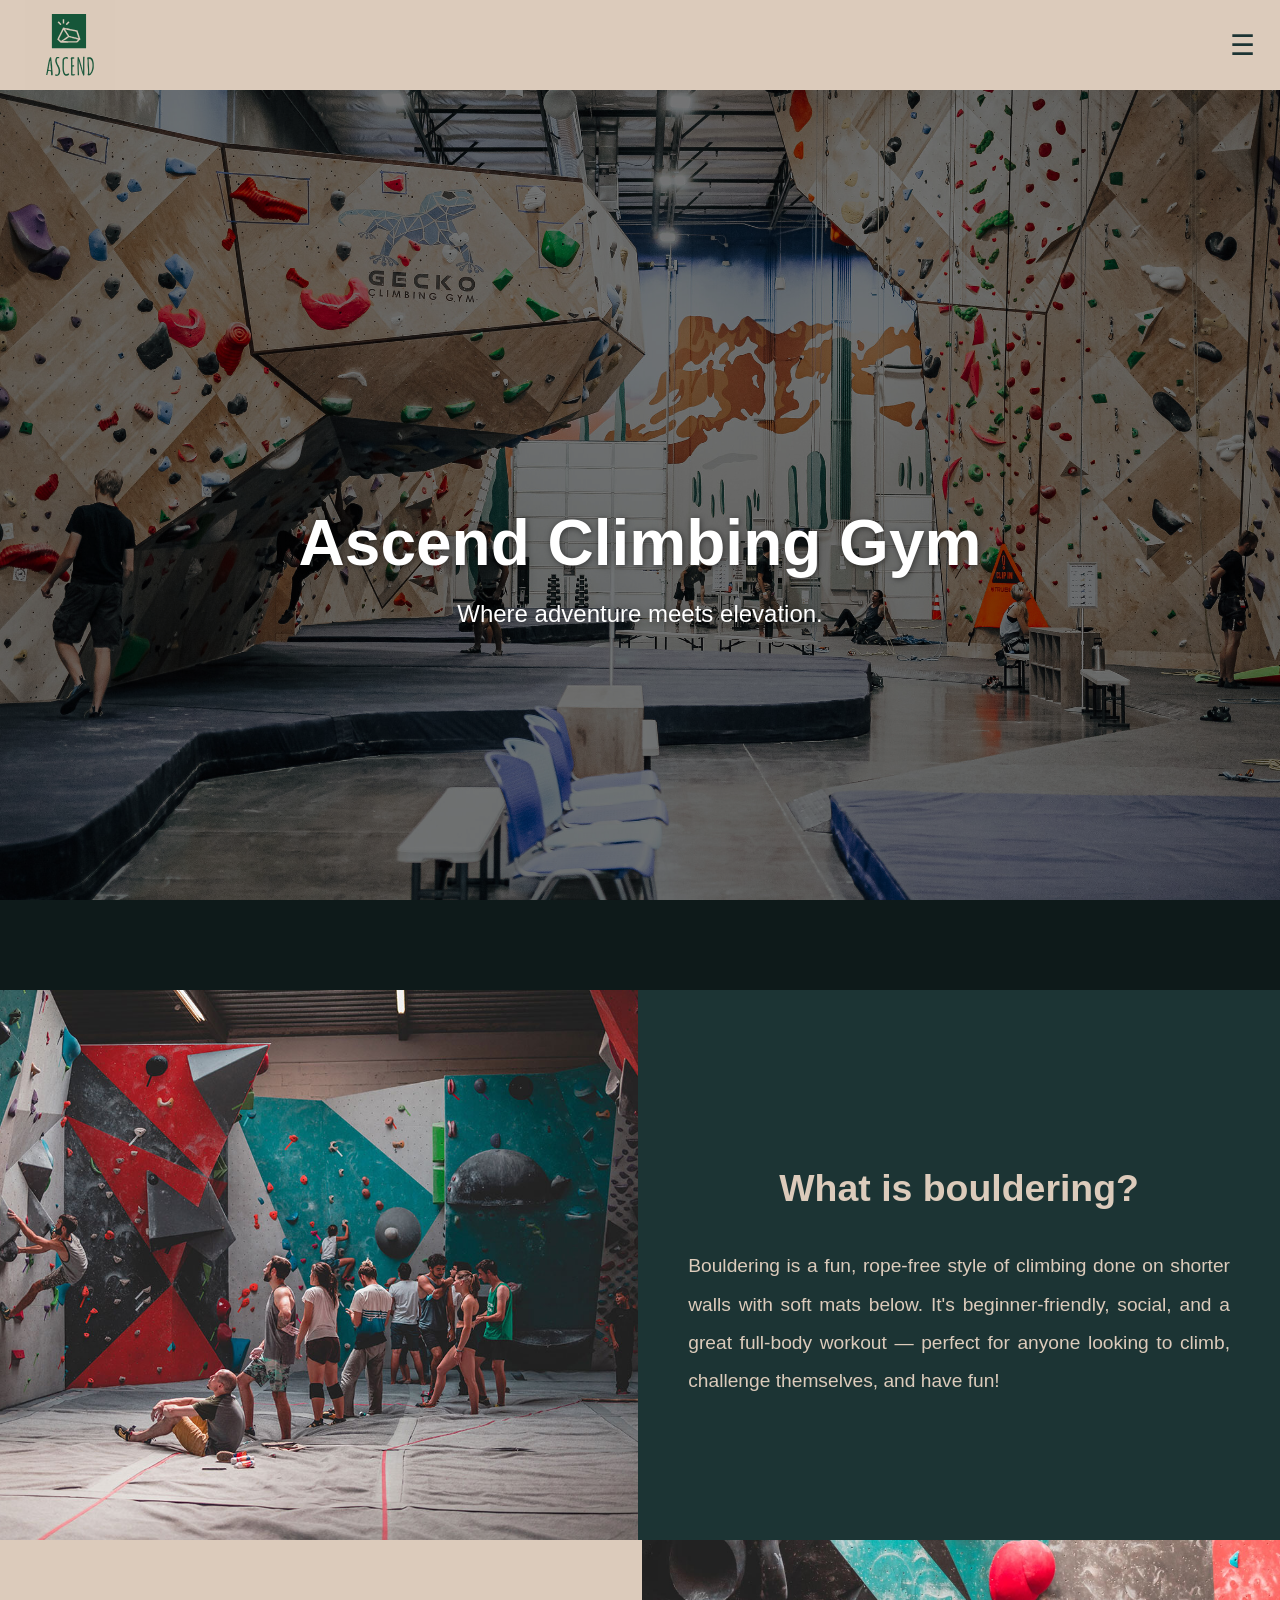
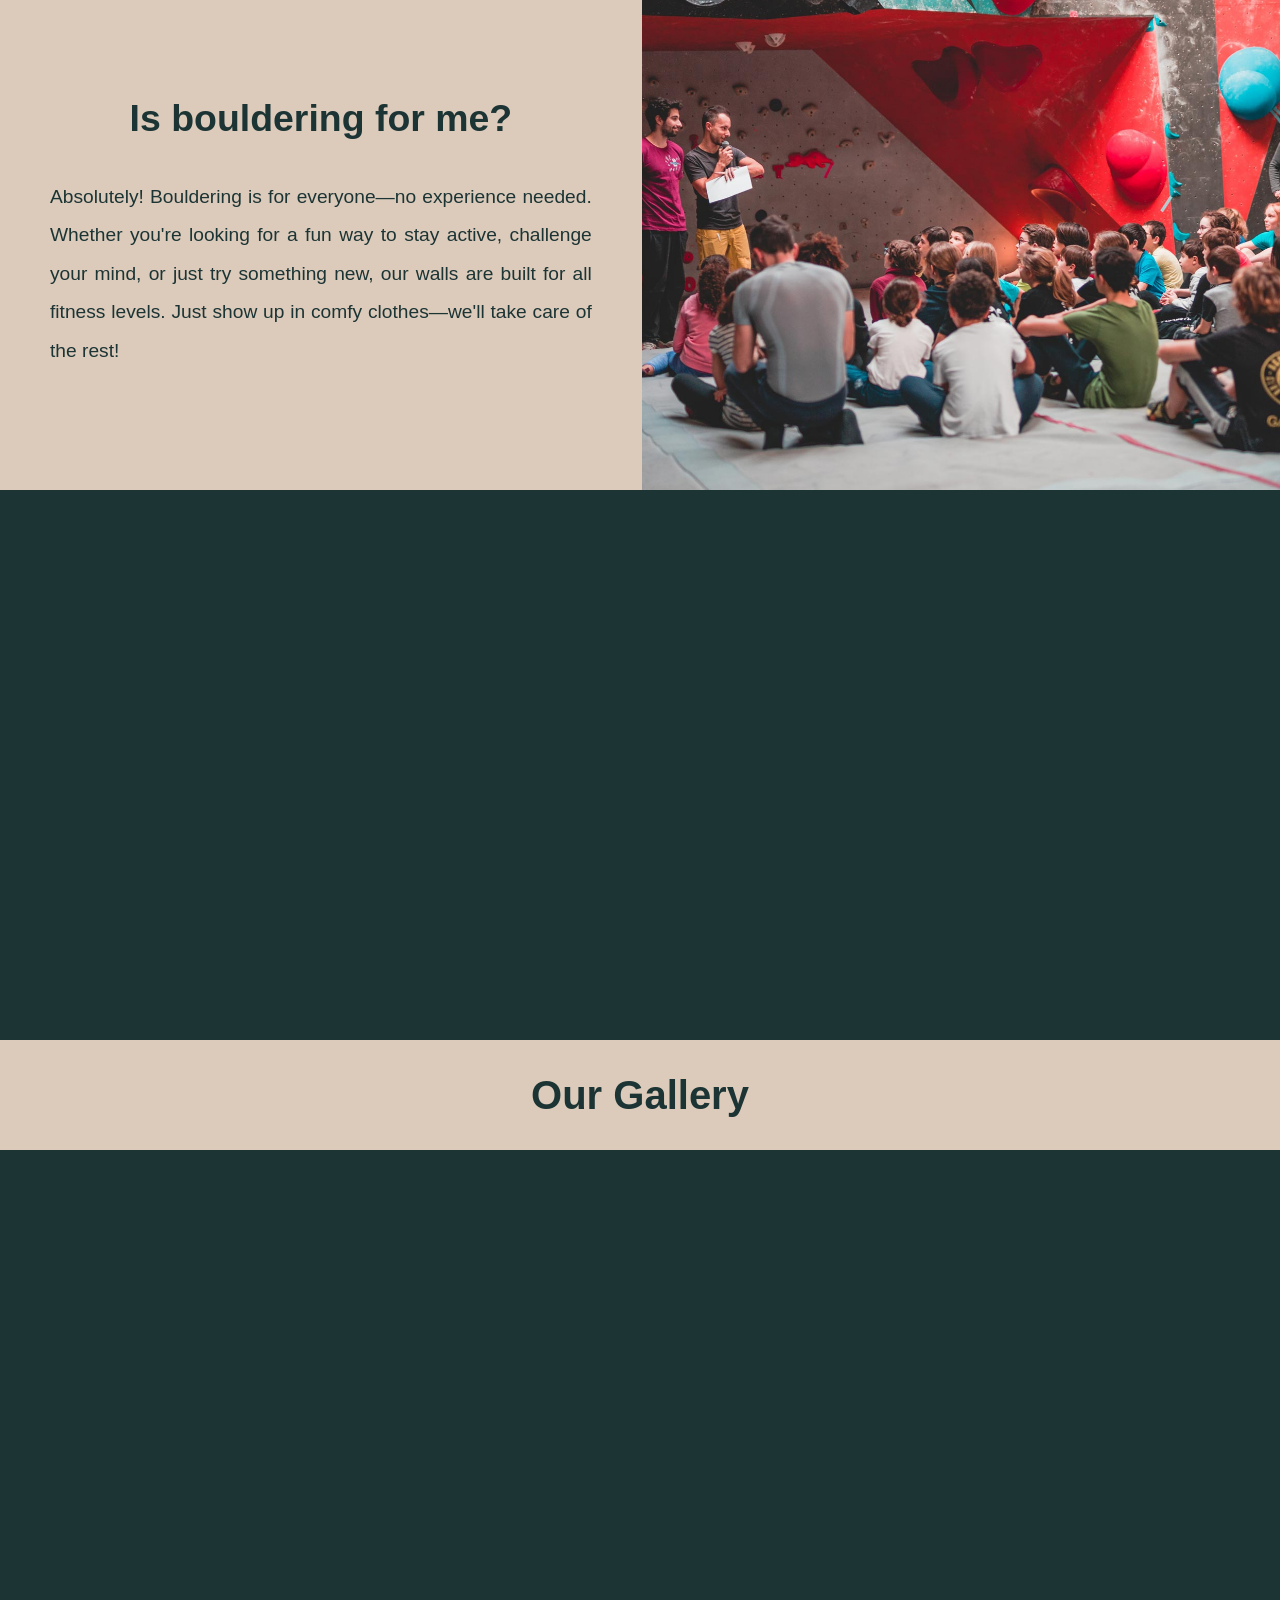
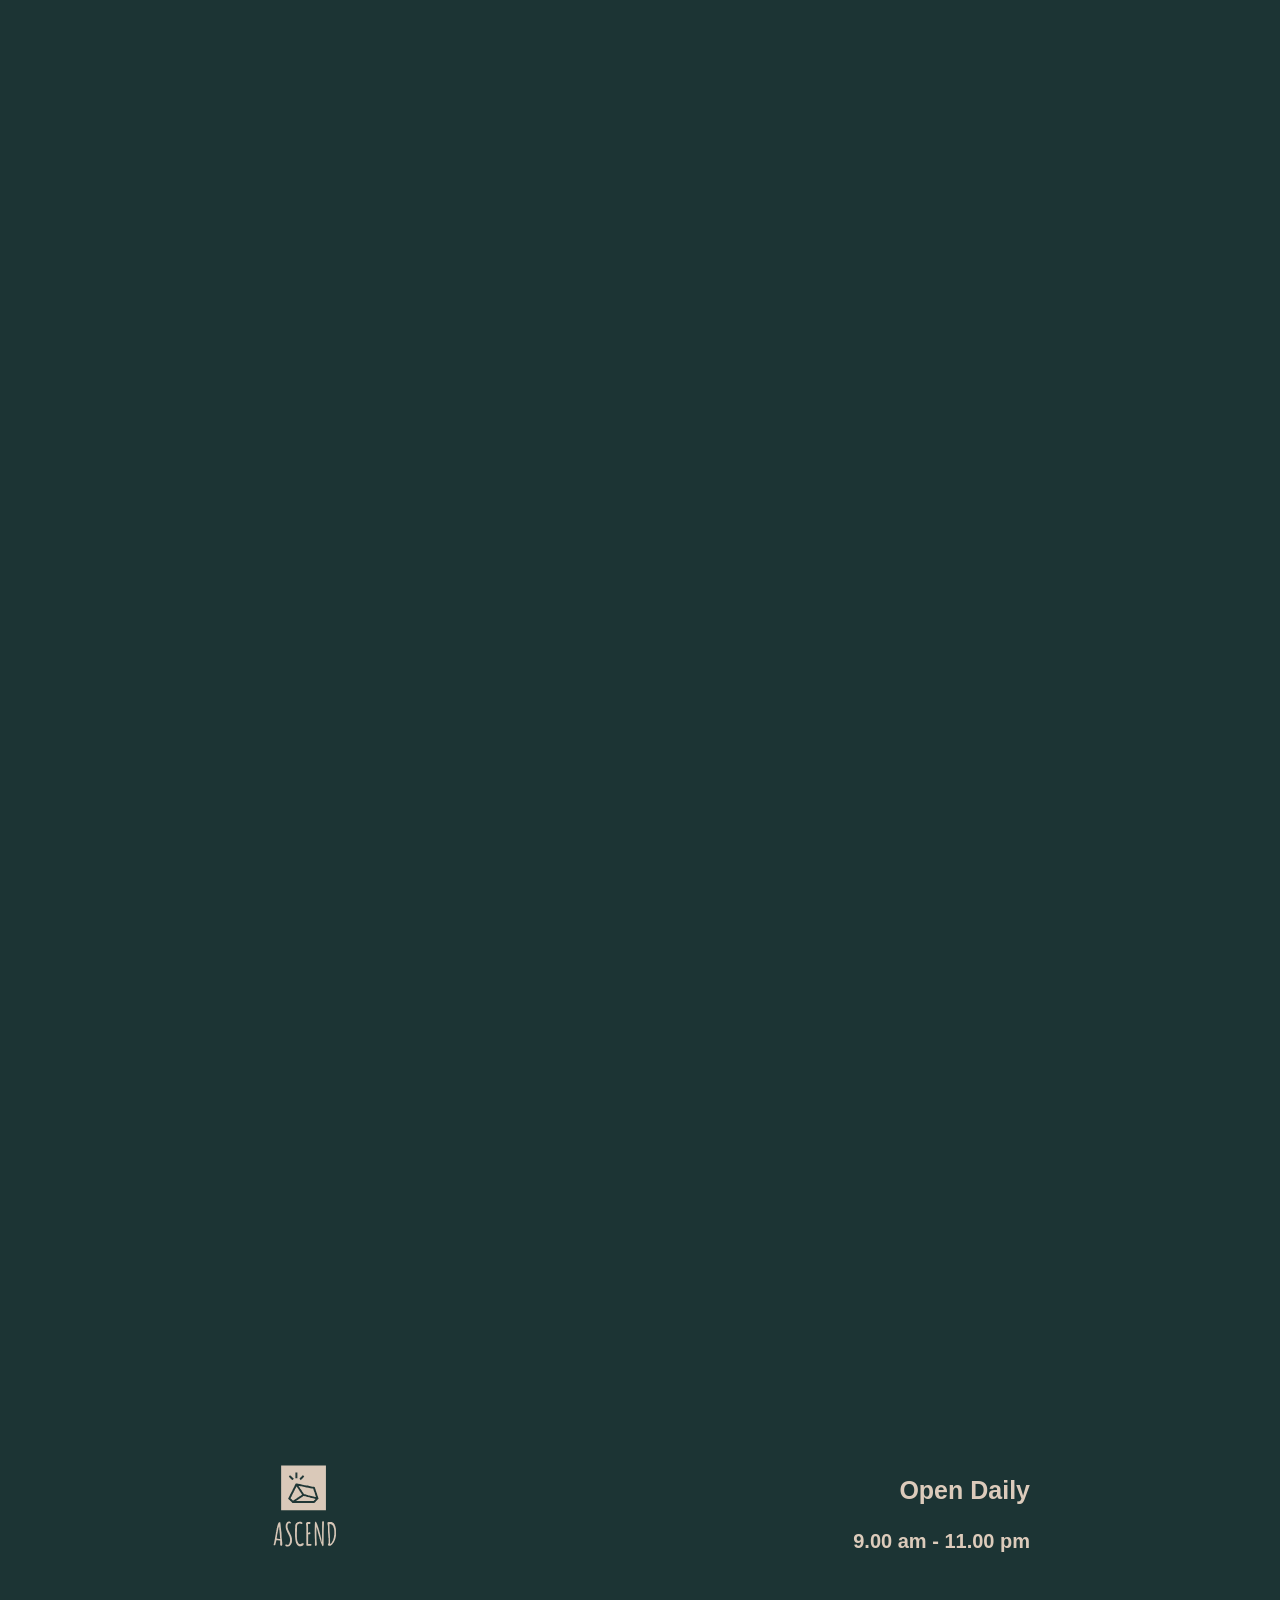
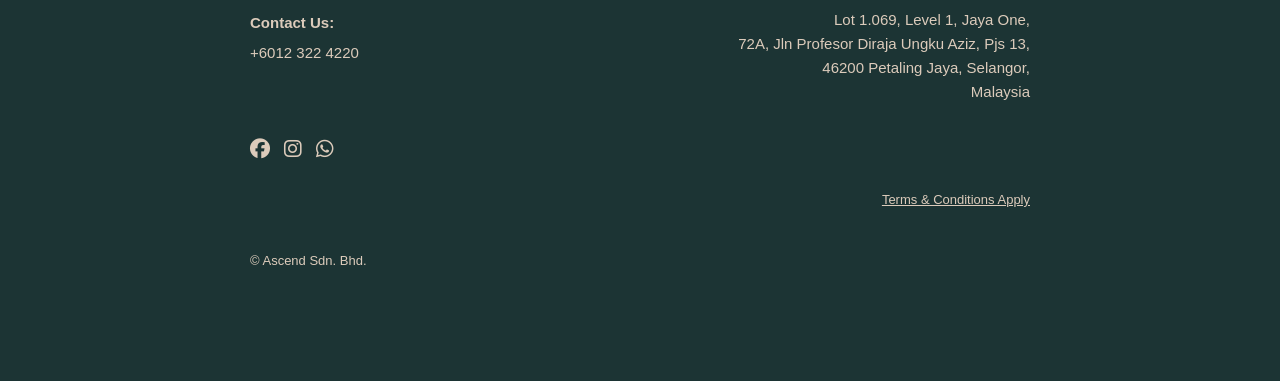
==== index.html @ 7f79c537 "Update and rename home.html to index.html" ====
<!DOCTYPE html>
<html lang="en">
  <head>
    <meta charset="UTF-8" />
    <meta name="viewport" content="width=device-width, initial-scale=1.0" />
    <title>Ascend - Home</title>
    <link rel="stylesheet" href="css/navbar.css">
    <link rel="stylesheet" href="css/footer.css">
    <link rel="stylesheet" href="css/home.css" />
    <link rel="stylesheet" href="https://cdnjs.cloudflare.com/ajax/libs/font-awesome/6.7.2/css/all.min.css">
  </head>

  <body>
    <header class="navbar">
      <!-- Website Header -->
      <nav class="nav-container">
        <a href="home.html" class="nav-logo">
          <img src="images/Ascend.svg" alt="Logo" class="logo-icon" />
        </a>

        <!-- Hamburger Menu Icon (Mobile View) -->
        <div class="hamburger" id="hamburger">&#9776;</div>

        <div class="nav-spacer" id="nav-links">
          <!-- Navigation Links -->
          <ul class="nav-links">
            <li><a href="index.html" class="underline">Home</a></li>
            <li><a href="first-timer.html" class="underline">First Timer?</a></li>
            <li><a href="pricing.html" class="underline">Pricing</a></li>
            <li><a href="classes.html" class="underline">Classes</a></li>
            <li><a href="contact.html" class="underline">Contact us</a></li>
            <li><a href="staff.html" class="underline">Meet Our Staff</a></li>
          </ul>
          <ul class="nav-right">
            <li id="login" class="login-button">Login / Sign Up</li>
          </ul>
        </div>
      </nav>
    </header>

    <main>
      <!-- Hero Section -->
      <section class="hero-image">
        <h1 class="hero-text">Ascend Climbing Gym</h1>
        <h2 class="hero-text">Where adventure meets elevation.</h2>
      </section>

      <div class="bigbox">
        <!-- Introduction Section -->
        <section>
          <!-- Content Box 1 -->
          <div class="box-row scroll-right">
            <div class="image-side">
              <img src="images/home1.jpg" alt="">
            </div>
            <div class="centerbutton" style="background-color: #1c3434">
              <h3>What is bouldering?</h3>
              <div class="fade-text">Bouldering is a fun, rope-free style of climbing done on shorter walls with soft mats below. It's beginner-friendly, social, and a great full-body workout — perfect for anyone looking to climb, challenge themselves, and have fun!</div>
            </div>
          </div>

          <!-- Content Box 2 -->
          <div class="box-row scroll-right">
            <div class="centerbutton" style="background-color: #dccbbb">
              <h3 style="color: #1c3434; ">Is bouldering for me?</h3>
              <div class="fade-text" style="color: #1c3434;">Absolutely! Bouldering is for everyone—no experience needed. Whether you're looking for a fun way to stay active, challenge your mind, or just try something new, our walls are built for all fitness levels. Just show up in comfy clothes—we'll take care of the rest!</div>
            </div>
            <div class="image-side">
              <img src="images/home2.jpg" alt="">
            </div>
          </div>

          <!-- Content Box 3 -->
          <div class="box-row scroll-right">
            <div class="image-side">
              <img src="images/home3.jpg" alt="">
            </div>
            <div class="centerbutton" style="background-color: #1c3434;">
              <h3>About Us</h3>
              <div class="fade-text"><strong>Ascend</strong> Climbing Gym is a modern indoor climbing gym designed for all skill levels from first-timers to seasoned climbers. With a friendly atmosphere, bouldering walls, training areas, and even a cozy café, Ascend is the perfect place to climb, connect, and challenge yourself in a supportive community.</div>
              <br>
              <a href="first-timer.html" class="learn-more-button">Learn More</a>
            </div>
          </div>
        </section>
        
        <!-- Gallery Section -->
        <section>
          <div class="gallery-header fade-in">
            <h1>Our Gallery</h1>
          </div>

          <!-- Gallery 1 -->
          <div class="box-row scroll-right">
            <div class="image-side">
              <img src="images/home4.jpg" alt="">
            </div>
            <div class="image-side">
              <img src="images/home5.jpg" alt="">
            </div>
            <div class="image-side">
              <img src="images/home6.jpg" alt="">
            </div>
          </div>
          
          <!-- Gallery 2 -->
          <div class="box-row scroll-right">
            <div class="image-side">
              <img src="images/home7.jpg" alt="">
            </div>
            <div class="image-side">
              <img src="images/home8.jpg" alt="">
            </div>
          </div>
        <section>
          
        <!-- Google Maps Section -->
        <section class="map-section" id="map-anchor">
          <div class="map-content hover-container">
            <h1><img src="images/map_pin.png" alt="Map Pin" class="pin-icon">Our Location</h1>

            <img src="images/jayaone_logo.jpg" alt="Jaya One Logo" class="map-overlay-image">

            <div class="map-frame-container">
              <iframe src="https://www.google.com/maps/embed?pb=!1m18!1m12!1m3!1d418.7569769794786!2d101.63614075636127
              !3d3.1184508786647056!2m3!1f0!2f0!3f0!3m2!1i1024!2i768!4f13.1!3m3!1m2!1s0x31cc495dc4654dd9%3A0xcdd2ab4a9cd2a236!2s
              Jaya%20One%2C%2046200%20Petaling%20Jaya%2C%20Selangor!5e0!3m2!1sen!2smy!4v1752625892815!5m2!1sen!2smy" 
              height="450" style="border:0;" allowfullscreen="" loading="lazy" referrerpolicy="no-referrer-when-downgrade">
              </iframe>
            </div>
          </div>
        </section>
    </main>
      
    <footer>
      <button id="scrollToTopBtn">↑</button>
      <div class="gridfooter">
        <div id="footer-logo"><img src="images/ascend_inverted.svg" alt="Logo" width="110px"></div>

        <div id="footer-opening-time">
          <p>Open Daily</p>
          <p style="font-size: 20px;">9.00 am - 11.00 pm</p>
        </div>

        <div id="footer-contact">
          <p><strong>Contact Us:</strong><br>+6012 322 4220</p>
        </div>

        <div id="footer-address">
          <p>Lot 1.069, Level 1, Jaya One,<br>
          72A, Jln Profesor Diraja Ungku Aziz, Pjs 13,<br>
          46200 Petaling Jaya, Selangor,<br>
          Malaysia</p>
        </div>
        
        <div id="footer-social">
          <a href = "https://www.facebook.com/batuuclimbinggym/"><i class="fab fa-facebook social-icon-footer"></i></a>
          <a href = "https://www.instagram.com/batuuclimbing/?hl=en"><i class="fab fa-instagram social-icon-footer"></i></a>
          <a href = "https://www.whatsapp.com/"><i class="fab fa-whatsapp social-icon-footer"></i></a>
        </div> 

        <div id="footer-terms"><p>Terms & Conditions Apply</p></div>

        <div id="footer-copyright"><p>&copy Ascend Sdn. Bhd. </p></div>
      </div>
    </footer>

    <script src="js/script.js"></script>

    <!-- Script for page animation -->
    <script src="js/script_home.js"></script>
  </body>

</html>
---- css/navbar.css ----
body {
  margin: 0;
  font-family: 'Gotham', 'Poppins', sans-serif;
}

.navbar {
  position: sticky;
  top: 0;
  background-color: #dccbbb;
  z-index: 1000;
}

/* Navigation Bar Section */
.nav-container {
  position: relative;
  display: flex;
  align-items: center;
  justify-content: space-between;
  padding: 0px 25px;
  height: 90px;
  width: 100%;
  box-sizing: border-box;
}

/* Website Logo */
.nav-logo img.logo-icon {
  position: absolute;
  left: 25px;
  top: 0;
  width: 90px;
  height: 90px;
}

.nav-logo img:hover {
  transform: scale(1.1);
  filter: drop-shadow(0 0 8px rgba(132, 76, 172, 0.4));
}

/* Navigation Links Wrapper */
.nav-spacer {
  display: flex;
  justify-content: center;
  flex: 1;
  gap: 40px;
}

.nav-right {
  position: absolute;
  right: 20px;
  top: 50%;
  transform: translateY(-50%);
}

.nav-links, .nav-right {
  display: flex;
  list-style: none;
  margin: 0;
  padding: 0;
  gap: 80px; /* Space between links */
}

.nav-links li a, .nav-right li {
  text-decoration: none;
  color: #1c3434;
  font-weight: bold;
  font-size: 18px;
  position: relative;
  transition: color 0.3s ease;
}

.nav-links li a:hover, .nav-right li a:hover {
  color: #844cac;
}

.login-button {
  padding: 8px 18px;
  border: 2px solid #1c3434;
  border-radius: 999px;
  color: #1c3434;
  transition: all 0.3s ease;
}

.login-button:hover {
  color: #844cac;
  border-color: #844cac;
  cursor: pointer;
}

/* Hamburger Menu Icon */
.hamburger {
  display: none;
  font-size: 28px;
  cursor: pointer;
  color: #1c3434;
  margin-left: auto;
}

.underline {
  text-decoration: none;
  color: white;
  position: relative;
}

.underline::after {
  content: "";
  position: absolute;
  width: 0;
  height: 3px;
  left: 0;
  bottom: -4px;
  background-color: #844cac; /* Purple underline */
  transition: width 0.3s ease-in-out;
}

.underline:hover::after {
  width: 100%;
}

/* Login/Sign Up Section */
.overlay-blur, .auth-wrapper {
  display: flex;
  justify-content: center;
  align-items: center;
}

.overlay-blur {
  position: fixed;
  top: 0;
  background-color: #00000080;
  width: 100%;
  height: 100vh;
  z-index: 1101; /*header z-index is 1000*/
}

.auth-wrapper {
  position: relative;
  display: flex;
  flex-flow: column nowrap;
  padding: 15px 45px;
  width: 363px;
  max-width: 60vw;
  background-color: #dccbbb;
  box-shadow: 0 0 20px 5px rgb(156, 156, 156);
  border-radius: 12px;
}

#close-popup {
  position: absolute;
  top: 0;
  right: 0;
  font-size: 20px;
  margin: 10px;
  border: none;
  background-color: transparent;
  cursor: pointer;
}

.auth-status {
  display: flex;
  align-items: center;
  justify-content: center;
  width: 100%;
  height: 3.5em;
  border: 2px solid transparent;
  margin-bottom: 20px;
  text-align: center;
}

.name-input {
  display: flex;
  justify-content: space-between;
}

.name-input .auth-input {
  width: 48%;
}

.auth-input, .auth-button, .name-input {
  width: 90%;
  box-sizing: border-box;
}

.auth-input {
  padding: 10px;
  border: none;
  margin-bottom: 15px;
  background-color: #afa194;
}

.auth-input:focus-visible {
  outline: 2px solid #228657;
}

.auth-button {
  margin: 10px 0 5px 0;
  padding: 10px 30px;
  border: none;
  border-radius: 8px;
  background-color: #844cac;
  font-size: 16px;
  color: white;
  cursor: pointer;
  transition: background-color 0.3s;
}

.auth-button:active {
  background-color: #ffff;
}

.auth-button:hover {
  background-color: #ffffff;
  color: #844cac;
}

.auth-switch {
  color: #844cac;
  cursor: pointer;
}

.auth-switch:hover {
  text-decoration: underline;
  cursor: pointer;
}

.auth-switch:active {
  color: #ffff;
}

/* Responsive Media Queries */

/* Screen width exceeds navigation menu legnth (max-width: 1400px) */
@media (max-width: 1400px) {
  .hamburger {
    display: block;
  }

  .nav-spacer {
    display: none;
    flex-direction: column;
    align-items: center;
    position: absolute;
    top: 65px;
    right: 0;
    width: 100%;
    background-color: #dccbbb;
    padding-bottom: 30px;
    padding-top: 20px;
  }

  .nav-spacer.active {
    display: flex;
  }

  .nav-links,
  .nav-right {
    flex-direction: column;
    align-items: center;
    gap: 15px;
  }

  .nav-right {
    position: static;
    top: auto;
    right: auto;
  }

  .nav-logo {
    z-index: 1100; /* higher than dropdown */
  }
}

/* For mobile devices (max-width: 600px) */
@media (max-width: 600px) {
  .nav-logo img.logo-icon {
  width: 65px;
  height: 65px;
  }

  .nav-container {
    height:65px
  }
}
---- css/footer.css ----
footer {
  position: relative;
  width: 100%;
  left: 0;
  bottom: 0;
}

/* Back-to-Top Button */
#scrollToTopBtn {
  background-color: #dccbbb;
  color: #1c3434;
  border: none;
  padding: 12px 20px;
  border-radius: 50%;
  cursor: pointer;
  font-size: 24px;
  transition: background-color 0.3s ease;
  align-items: center;
  justify-content: center;
  box-shadow: 0 4px 8px rgba(0, 0, 0, 0.5);
  width: 50px;
  height: 50px;
  bottom: 30px;
  right: 30px;
  position: fixed;
  display: none;
}

#scrollToTopBtn:hover {
  background-color: #1c3434;
  color: #dccbbb;
  box-shadow: 0 4px 8px #dccbbb;
  transform: scale(1.1);
}

/* Website Footer Section */
.gridfooter {
  border: 10px;
  display: grid;
  grid-template-columns: 1fr 1fr;
  background-color: #1c3434;
  gap: 20px;
  padding: 100px 250px;
}

.gridfooter div {
  font-size: 15px;
  color:#dccbbb;
  background-color: #1c3434;
  text-align: left;
  justify-self: left;
}

.gridfooter div:nth-of-type(even) {
  text-align: right;
  justify-self: right;
}

#footer-logo, #footer-opening-time, #footer-contact, #footer-address {
  grid-area: span 1 / span 1;
}

#footer-opening-time {
  font-size: 25px;
  font-weight: bold;
}

#footer-contact {
  line-height: 2;
}

#footer-address {
  line-height: 1.6;
}

#footer-social, #footer-terms, #footer-copyright {
  grid-area: span 1 / span 2;
}

#footer-terms {
  font-size: small; 
  vertical-align: bottom; 
  text-decoration: underline;
}

#footer-copyright {
  font-size: small; 
  vertical-align: bottom;
}

.social-icon-footer {
  color: #dccbbb;
  font-size: 20px;
  margin-right: 10px;
  transition: color 0.3s ease;
}   

.social-icon-footer:hover {
  color: #ae77d6; /* darker purple on hover */
}

/* Responsive Media Queries */

/* For tablets (max-width: 1025px) */
@media (max-width: 1025px) {
  footer {
    padding: 20px 0;
  }

  #scrollToTopBtn {
    width: 45px;
    height: 45px;
    font-size: 20px;
    bottom: 25px;
    right: 25px;
    padding: 11px 18px;
    box-shadow: 0 4px 7px rgba(0, 0, 0, 0.45);
  }

  .gridfooter {
    grid-template-columns: 1fr;
    padding: 50px 20px;
    text-align: center;
    gap: 30px;
  }

  .gridfooter div {
    justify-self: center !important;
    text-align: center !important;
  }

  #footer-opening-time {
    font-size: 20px;
  }

  #footer-social, #footer-terms, #footer-copyright {
    grid-column: span 1;
  }

  .social-icon-footer {
    font-size: 24px;
    margin-right: 15px;
  }
}

/* For mobile devices (max-width: 600px) */
@media (max-width: 600px) {
  #scrollToTopBtn {
    width: 40px;
    height: 40px;
    font-size: 18px;
    bottom: 20px;
    right: 20px;
    line-height: 40px;
    padding: 10px 16px;
    box-shadow: 0 3px 6px rgba(0, 0, 0, 0.4);
  }
}
---- css/home.css ----
body {
  margin: 0;
  font-family: 'Gotham', 'Poppins', sans-serif;
  background-color: #1c3434;
  overflow-x: hidden;
}

/* Hero Section */
.hero-image {
  width: 100%;
  height: 100vh;
  display: flex;
  flex-direction: column;
  background-image: url("../images/home.jpg");
  background-attachment: fixed;
  background-size: cover;
  background-position: center;
  justify-content: center;
  align-items: center;
  text-align: center;
}

.hero-image::before {
  content: "";
  position: absolute;
  top: 90px;
  left: 0;
  width: 100%;
  height: 100vh;
  background-color: rgba(0, 0, 0, 0.5); /* tint */
  z-index: 1;
}

.hero-text {
  color: white;
  font-size: 4rem;
  position: relative;
  z-index: 2; /* Ensures it's above the overlay */
  text-shadow: 1px 1px 6px rgba(0, 0, 0, 0.5);
  margin-bottom: 0;
}

h2.hero-text {
  font-size: 1.5rem; 
  font-weight: lighter;
}

/* Content Wrapper */
.bigbox {
  background-image: url("../images/home.jpg");
  background-attachment: fixed;
  background-size: cover;
  background-position: center;
  overflow: hidden;
}

/* Introduction Section */
.box-row {
  display: flex;
  flex-wrap: nowrap;
  align-items: stretch;
  justify-content: center;
  width: 100%;
  padding: 0px;
  gap: 0px;
  margin-bottom: 0px;
  box-sizing: border-box;
}

.image-side {
flex: 1 1 700px;
display: block;
overflow: hidden;
height:550px;
}

.image-side img {
display: block;
width: 100%;
min-height: 400px;
object-fit: cover;
height:550px;
}

.centerbutton {
flex: 1 1 700px;
margin: 0;
padding: 20px;
border: none;
background-color: #844cac;
color: #dccbbb;
font-size: 2rem;
display: flex;
flex-direction: column;
justify-content: center;
align-items: center;
position: relative;
cursor: pointer;
box-sizing: border-box;
height:550px;
}

.centerbutton .fade-text {
opacity: 0;
transition: opacity 0.6s ease, transform 0.6s ease;
transform: translateY(20px);
font-size: 1.2rem;
line-height: 2;
padding: 0 30px;
text-align: justify;
}

.learn-more-button {
  background-color: #844cac;
  text-decoration: none;
  color: #fff;
  border: none;
  padding: 10px 15px;
  border-radius: 8px;
  font-size: 16px;
  width: 11%;
  cursor: pointer;
  transition: background-color 0.3s;
  text-align: center;
}

.learn-more-button:hover {
  color: #844cac;
  background-color: #ffffff;
}

/* Introduction Section Animation */
.scroll-left {
opacity: 0;
transform: translateX(-80px);
transition: all 0.6s ease-out;
}
.scroll-right {
opacity: 0;
transform: translateX(80px);
transition: all 0.6s ease-out;
}
.scroll-visible {
opacity: 1;
transform: translateX(0);
}
.scroll-visible .fade-text {
opacity: 1;
transform: translateY(0);
}

/* Google Map Section */
.map-section {
  /* Background with climbing texture*/
  background-image: url("../images/jayaone.jpg");
  background-size: cover;
  background-position: center;
  position: relative;
  padding: 80px 20px;
  color: #fff;
  text-align: center;
  overflow: hidden;

  /* Animation */
  opacity: 0;
  transform: translateY(80px);
  transition: all 0.7s ease;
}

.map-section::before {
  content: "";
  position: absolute;
  inset: 0;
  background: rgba(0, 0, 0, 0.5); /* dark overlay */
  z-index: 0;
}

.map-content {
  position: relative;
  z-index: 1;
  max-width: 1000px;
  margin: 0 auto;
}

.map-overlay-image {
  position: absolute;
  top: 50%;
  left: 50%;
  width: 100px;
  transform: translate(-50%, -50%) scale(1);
  opacity: 0;
  border-radius: 10px;
  z-index: 2;
  transition: opacity 0.6s ease, transform 0.6s ease;
  pointer-events: auto;
}

.map-overlay-image:hover {
  opacity: 0;
  transform: translate(-50%, -50%) scale(1.1); 
}

/* Pin Animation Section */
.pin-icon {
  width:25px;
  vertical-align: middle;
  animation: floatPin 2.4s ease-in-out infinite;
  margin-right: 10px;
}

@keyframes floatPin {
  0%, 100% { transform: translateY(0); }
  50% { transform: translateY(-8px); }
}

.map-frame-container {
  margin-top: 30px;
  border-radius: 10px;
  overflow: hidden;
  box-shadow: 0 4px 20px rgba(0, 0, 0, 0.6);
}

.map-frame-container iframe {
  width: 100%;
  height: 450px;
  border: none;
}

/* Scroll Animation Section */
.scroll-visible.map-section {
  opacity: 1;
  transform: translateY(0);
}
.scroll-visible .map-overlay-image {
  transform: translate(-50%,-50%);
  opacity: 0.9;
}

.hover-container:hover .map-overlay-image {
  opacity: 0;
  transform: translate(-50%, -50%) scale(1.1);
}

.gallery-header {
  width: 100%;
  height: 110px;
  background-color: #dccbbb; /* beige */
  display: flex;
  justify-content: center;
  align-items: center;
  opacity: 0;
  transform: translateY(20px);
  transition: opacity 1.2s ease, transform 1.2s ease;
}

.gallery-header h1 {
  color: #1c3434; /* green */
  font-size: 2.5rem;
  margin: 0;
}

.gallery-header.visible {
  opacity: 1;
  transform: translateY(0);
}

/* Responsive Media Queries */

/* For tablets (max-width: 1025px) */
@media (max-width: 1025px) {
  .hero-text {
    font-size: 3.2rem;
  }
  
  h2.hero-text {
    font-size: 1.2rem;
  }

  .box-row {
    flex-direction: column;
  }

  .image-side,
  .centerbutton {
    flex: 1 1 100%;
    height: 400px;
  }

  .centerbutton {
    font-size: 1.5rem;
    padding-bottom: 40px;
  }

  .centerbutton .fade-text {
    font-size: 1rem;
    padding-left: 20px;
  }

  .map-frame-container iframe {
    height: 350px;
  }

  .view-page-button {
    width: 10%;
    font-size: 14px;
  }

  .gallery-header h1 {
    font-size: 2rem;
  }
}

/* For mobile devices (max-width: 600px) */
@media (max-width: 600px) {
  .hero-image {
    height: 70vh;
    background-position: center;
  }

  .hero-image::before {
    height: 70vh;
    top: 65px;
  }

  .hero-text {
    font-size: 2.8rem;
  }

  h2.hero-text {
    font-size: 1.1rem;
    padding: 0 10px;
  }

  .image-side,
  .centerbutton {
    height: 300px;
  }

  .centerbutton {
    font-size: 1.2rem;
    padding: 15px;
    padding-bottom: 40px;
  }

  .centerbutton .fade-text {
    font-size: 0.9rem;
    padding-left: 15px;
    line-height: 1.8;
    text-align: center;
    padding-right:30px;
  }

  .map-frame-container iframe {
    height: 250px;
  }

  .view-page-button {
    width: 20%;
    font-size: 13px;
  }

  .gallery-header {
    height: 80px;
  }

  .gallery-header h1 {
    font-size: 1.8rem;
  }
}
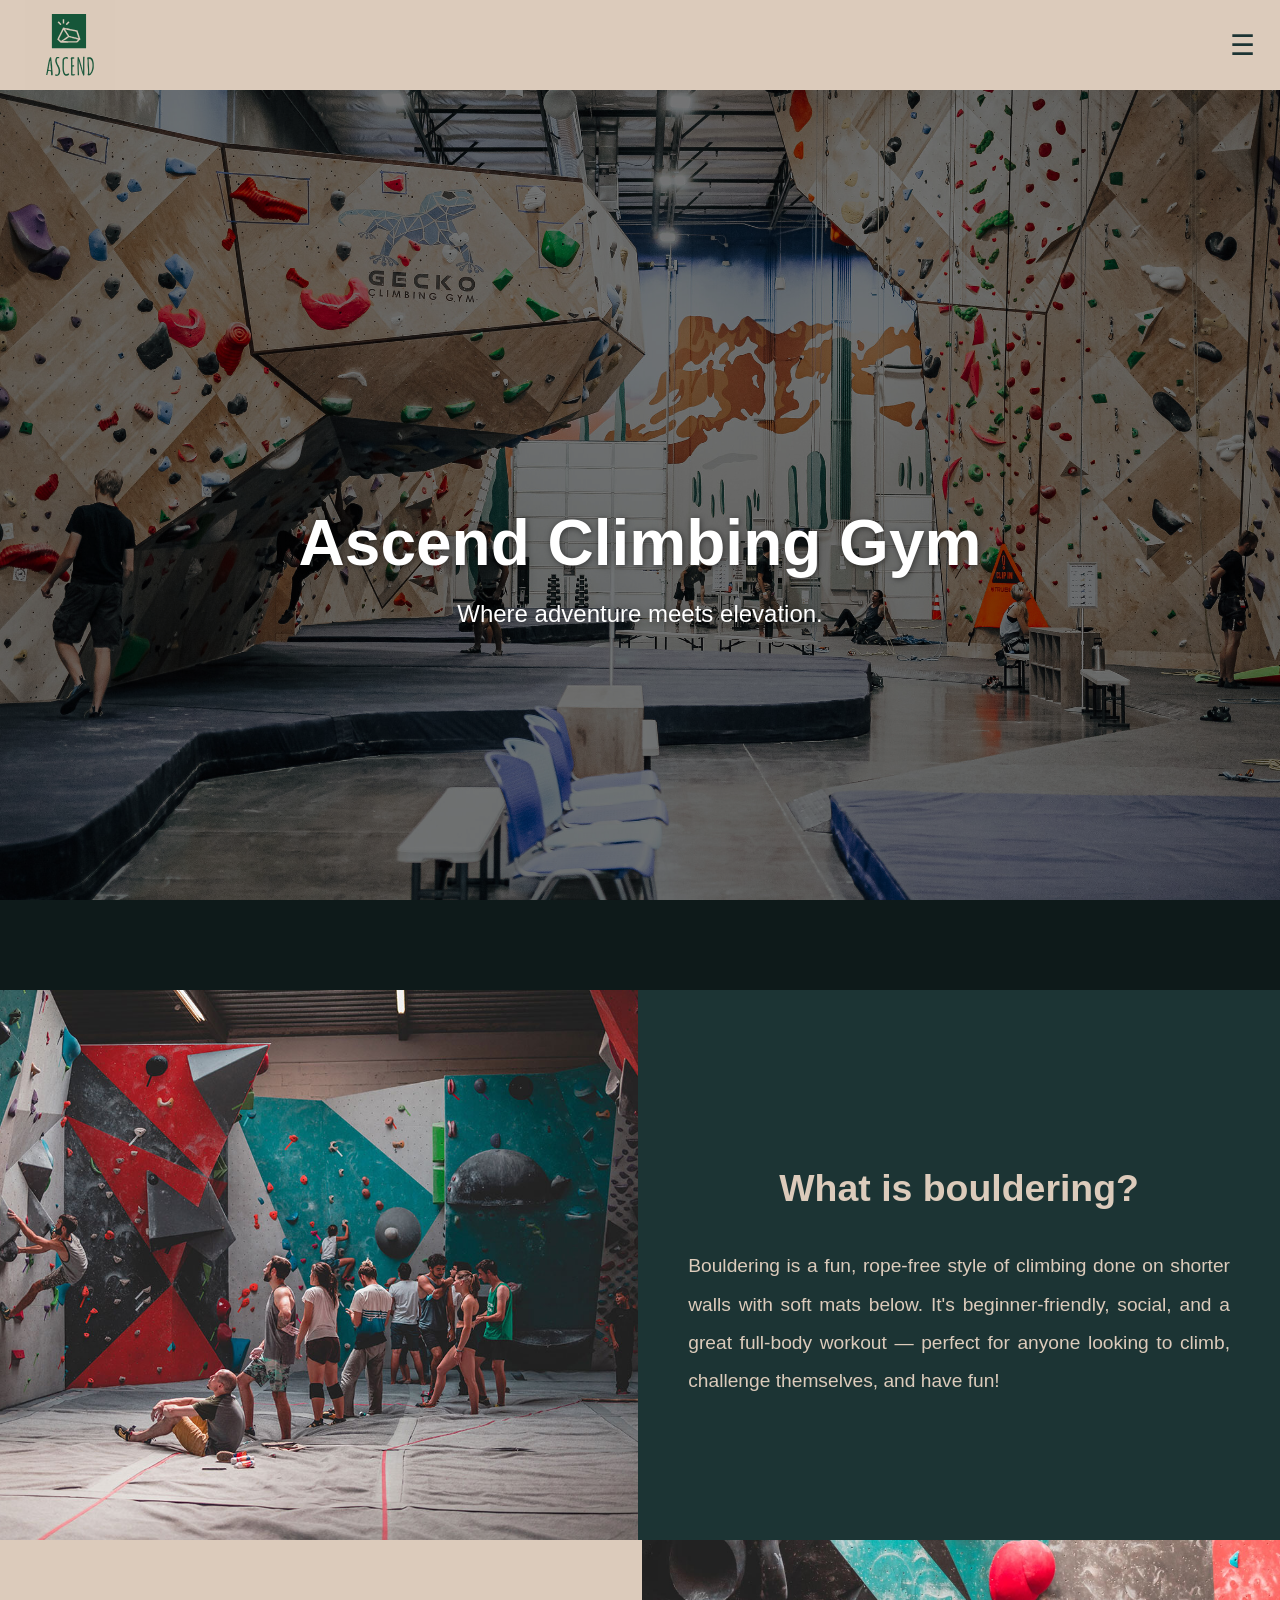
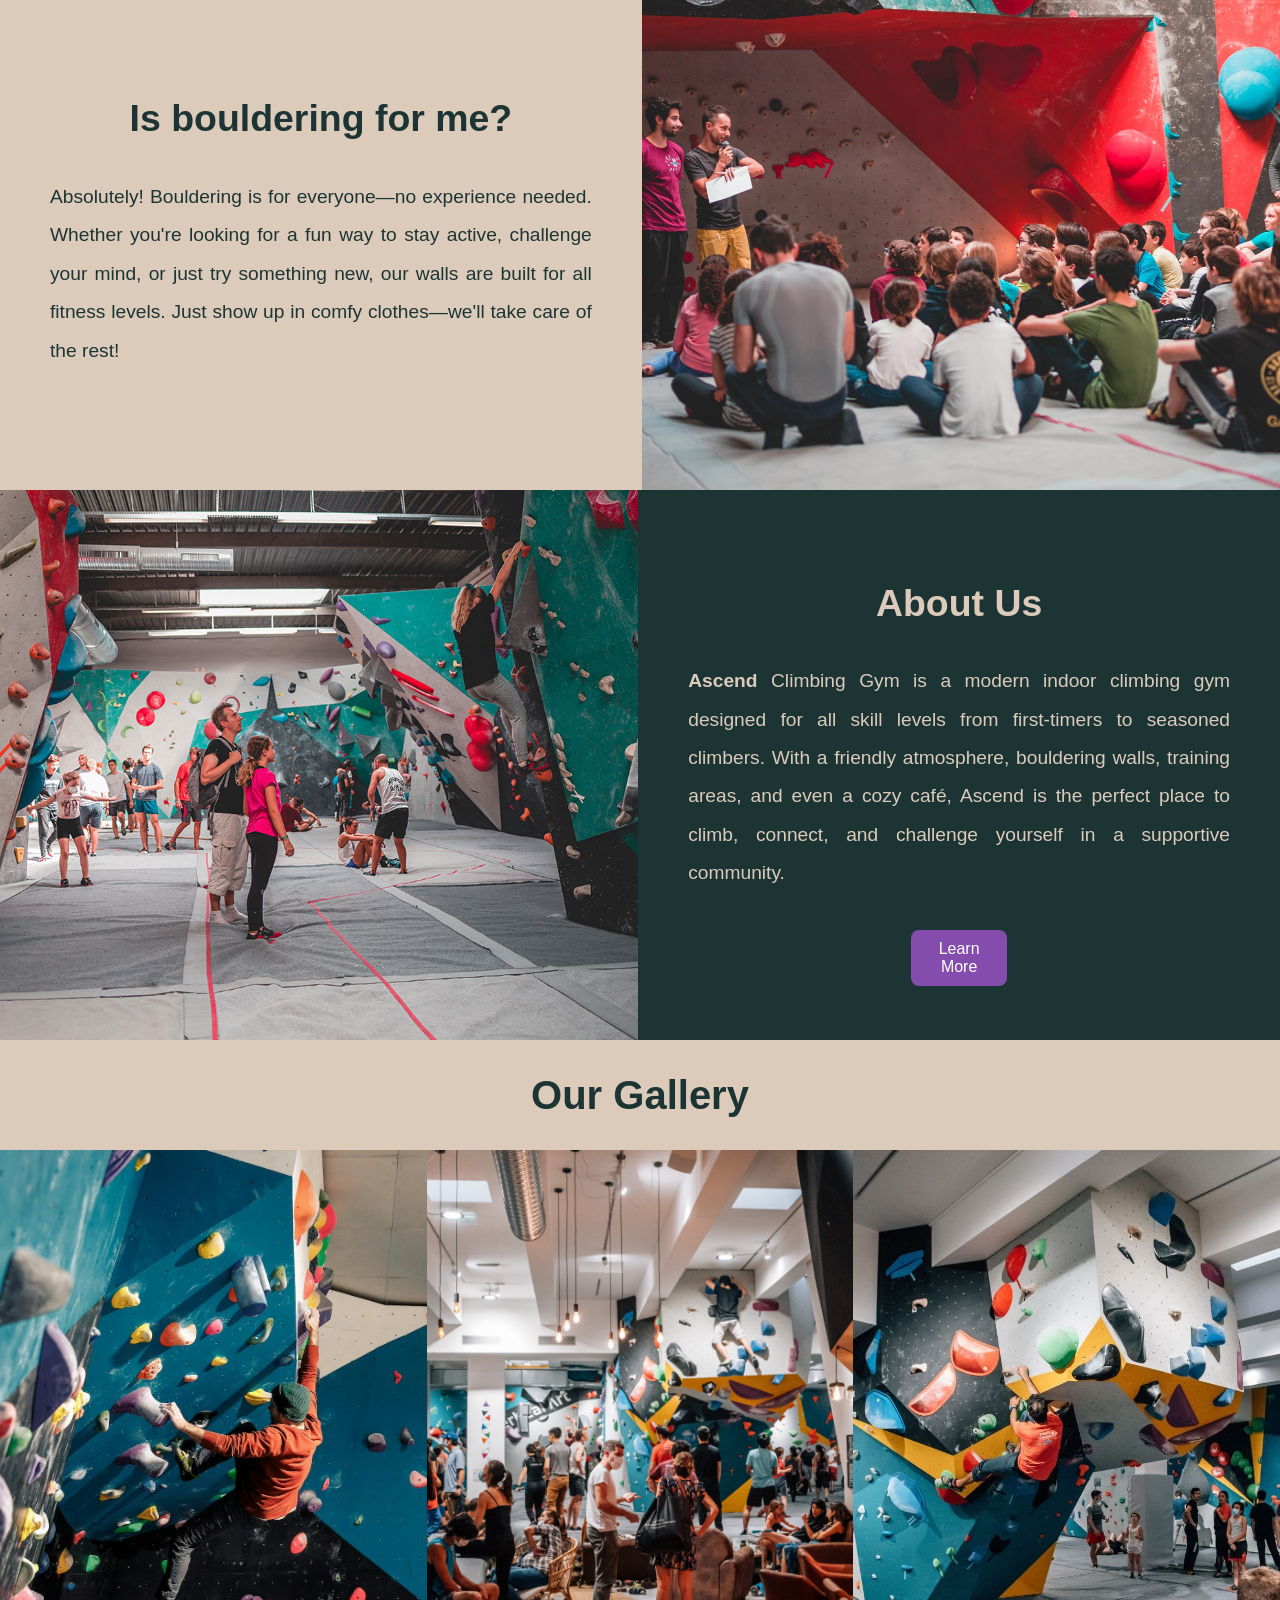
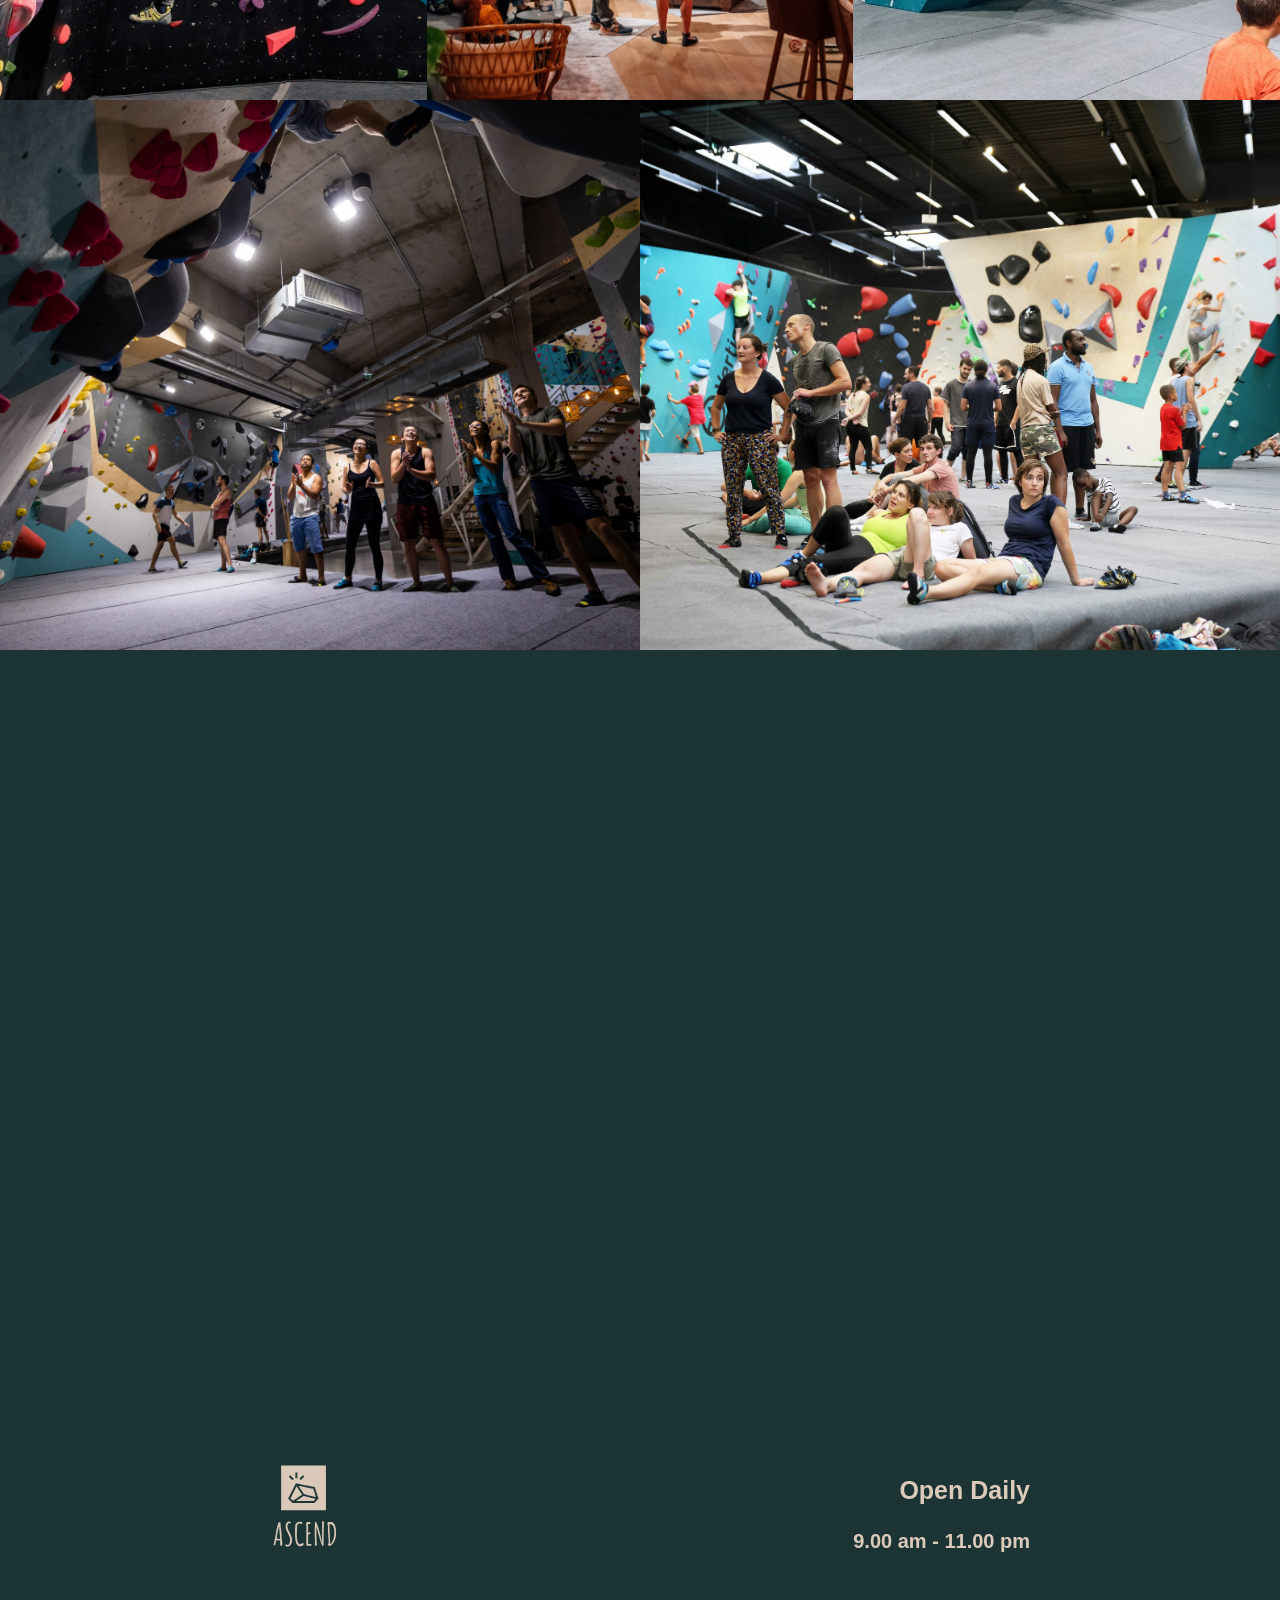
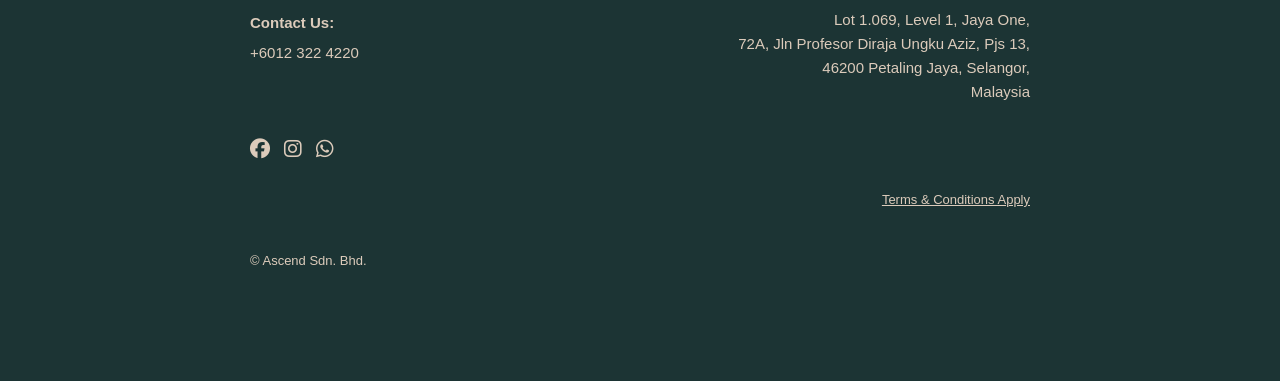
==== commit 4e50cd2b: "Added favicon" ====
--- a/index.html
+++ b/index.html
@@ -8,6 +8,7 @@
     <link rel="stylesheet" href="css/footer.css">
     <link rel="stylesheet" href="css/home.css" />
     <link rel="stylesheet" href="https://cdnjs.cloudflare.com/ajax/libs/font-awesome/6.7.2/css/all.min.css">
+    <link rel="icon" type="image/x-icon" href="images/Ascend.svg" />
   </head>
 
   <body>
